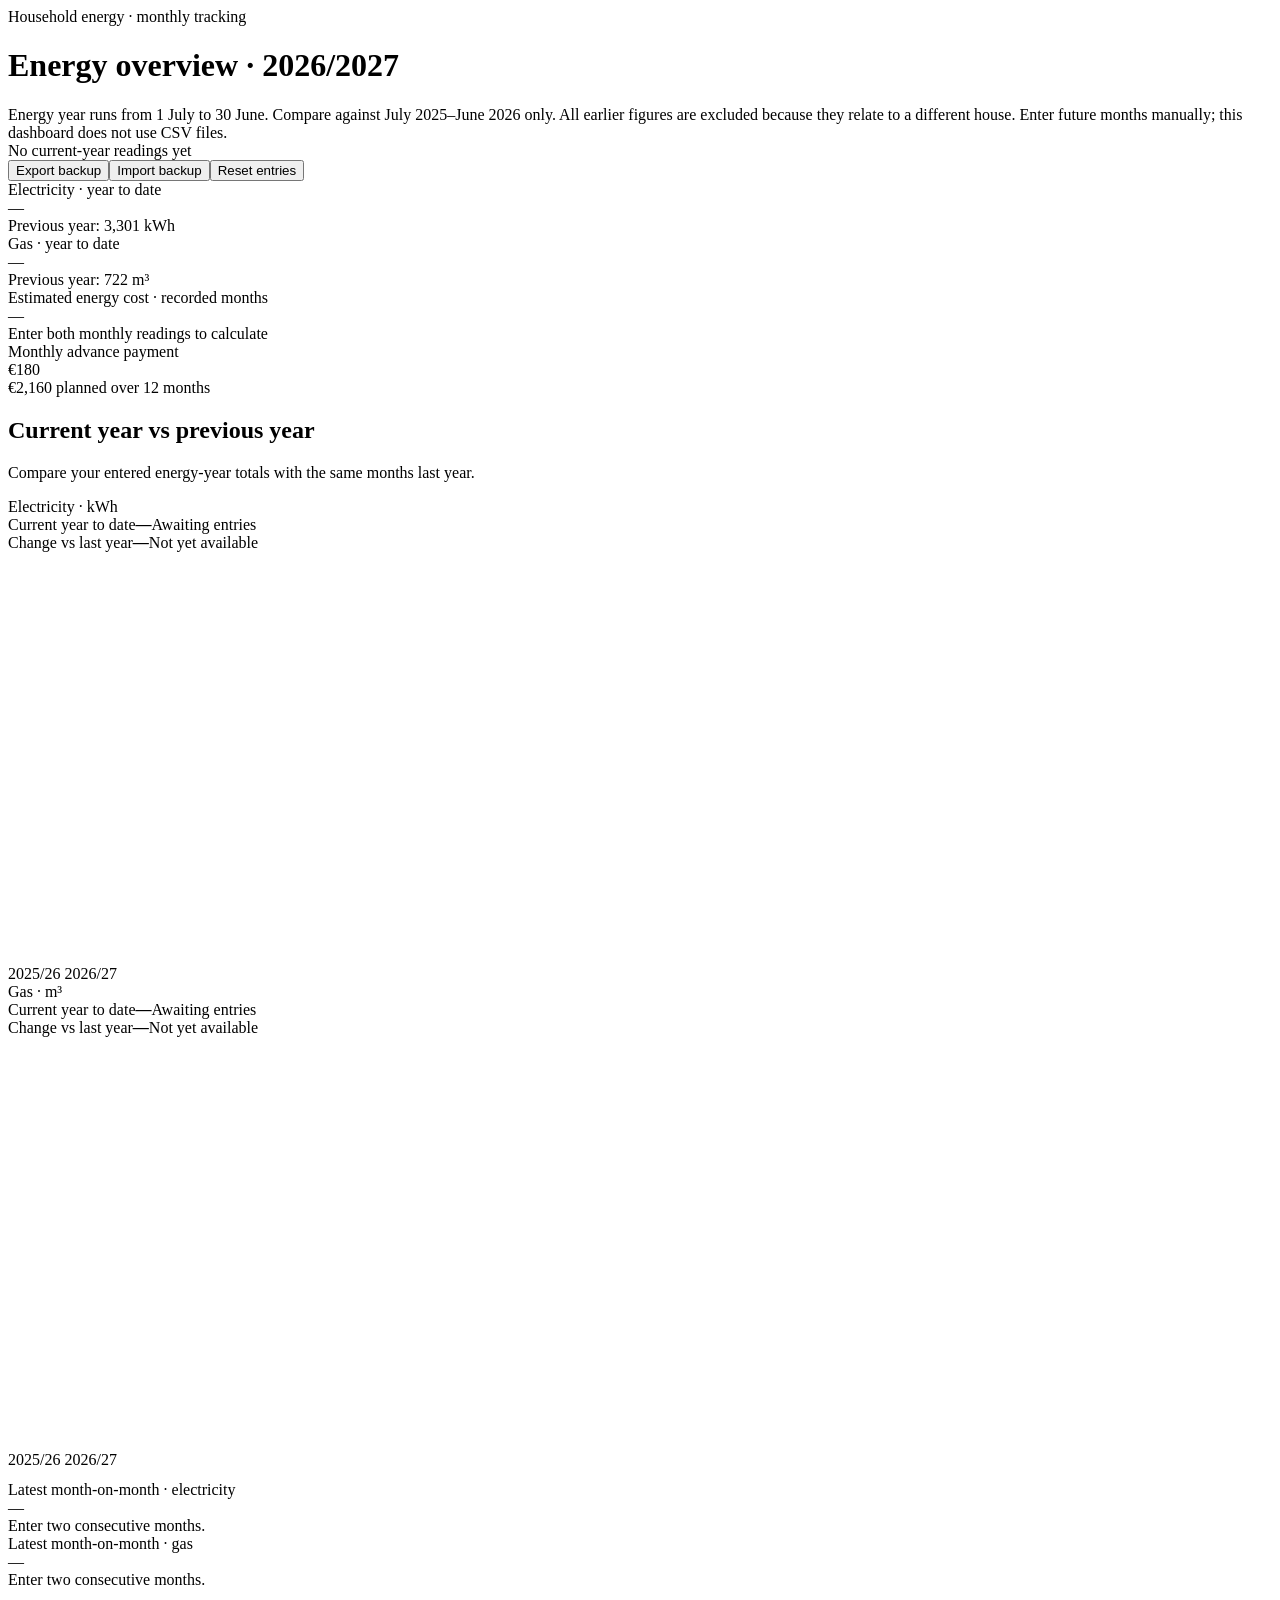
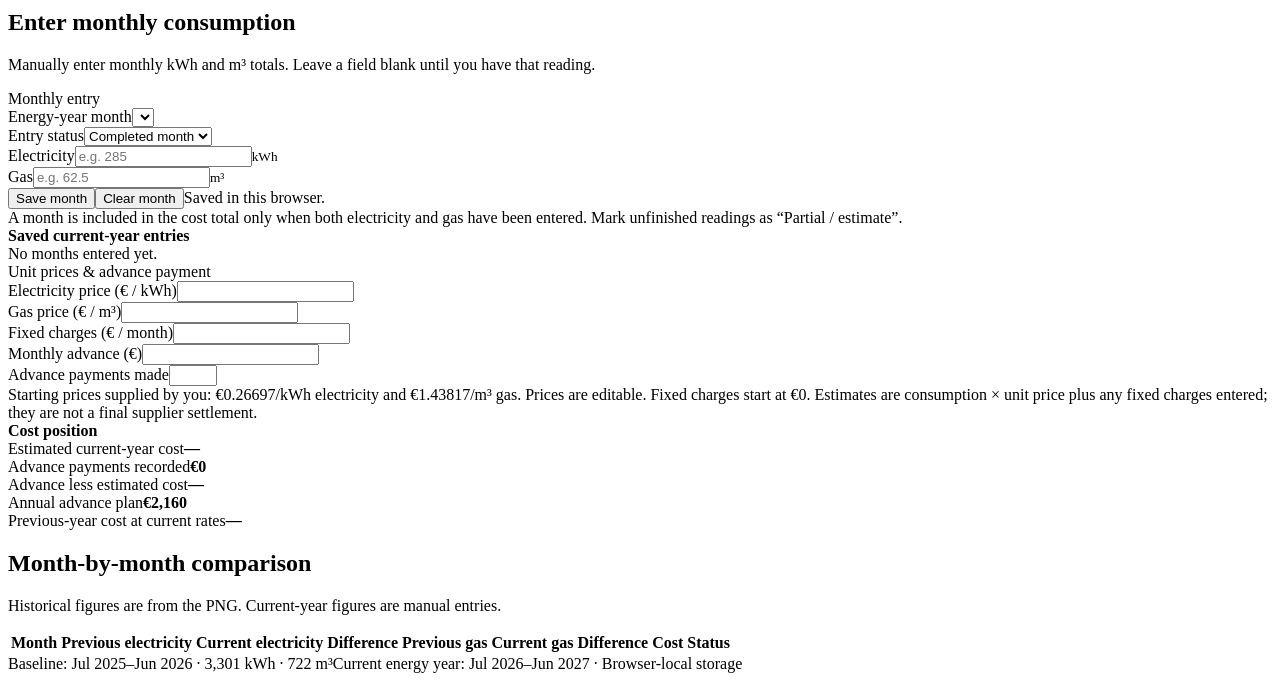
==== Energy use/index.html @ 62986cba "Add household energy dashboard" ====
<!doctype html><html lang="en"><head><meta charset="utf-8"><meta name="viewport" content="width=device-width,initial-scale=1"><title>Household Energy Dashboard</title><link rel="stylesheet" href="styles.css"></head><body><main class="wrap">
<header class="top"><div><div class="eyebrow">Household energy · monthly tracking</div><h1>Energy overview · 2026/2027</h1><div class="sub">Energy year runs from 1 July to 30 June. Compare against July 2025–June 2026 only. All earlier figures are excluded because they relate to a different house. Enter future months manually; this dashboard does not use CSV files.</div></div><div><div class="status" id="status">No current-year readings yet</div><div class="actions"><button id="export">Export backup</button><button id="import">Import backup</button><button class="danger" id="reset">Reset entries</button><input id="file" type="file" accept="application/json" hidden></div></div></header>
<section class="grid kpis"><div class="card kpi"><div class="label">Electricity · year to date</div><div class="big" id="ekpi">—</div><div class="foot" id="efoot">Previous year: 3,301 kWh</div></div><div class="card kpi"><div class="label">Gas · year to date</div><div class="big" id="gkpi">—</div><div class="foot" id="gfoot">Previous year: 722 m³</div></div><div class="card kpi"><div class="label">Estimated energy cost · recorded months</div><div class="big" id="ckpi">—</div><div class="foot" id="cfoot">Enter both monthly readings to calculate</div></div><div class="card kpi"><div class="label">Monthly advance payment</div><div class="big" id="akpi">€180</div><div class="foot" id="afoot">€2,160 planned over 12 months</div></div></section>
<div class="section"><h2>Current year vs previous year</h2><p>Compare your entered energy-year totals with the same months last year.</p></div><section class="grid two"><div class="card"><div class="tag">Electricity · kWh</div><div class="compare"><div><span class="foot">Current year to date</span><strong id="eytd">—</strong><span class="foot" id="eytdsub">Awaiting entries</span></div><div><span class="foot">Change vs last year</span><strong id="echg">—</strong><span class="foot" id="echgsub">Not yet available</span></div></div><svg id="echart" class="chart" viewBox="0 0 540 175"></svg><div class="legend"><i class="swatch"></i>2025/26 <i class="swatch new"></i>2026/27</div></div><div class="card"><div class="tag">Gas · m³</div><div class="compare"><div><span class="foot">Current year to date</span><strong id="gytd">—</strong><span class="foot" id="gytdsub">Awaiting entries</span></div><div><span class="foot">Change vs last year</span><strong id="gchg">—</strong><span class="foot" id="gchgsub">Not yet available</span></div></div><svg id="gchart" class="chart" viewBox="0 0 540 175"></svg><div class="legend"><i class="swatch"></i>2025/26 <i class="swatch new"></i>2026/27</div></div></section>
<section class="grid two" style="margin-top:12px"><div class="card"><div class="tag">Latest month-on-month · electricity</div><div class="big" id="emom">—</div><div class="foot" id="emomsub">Enter two consecutive months.</div></div><div class="card"><div class="tag">Latest month-on-month · gas</div><div class="big" id="gmom">—</div><div class="foot" id="gmomsub">Enter two consecutive months.</div></div></section>
<div class="section"><h2>Enter monthly consumption</h2><p>Manually enter monthly kWh and m³ totals. Leave a field blank until you have that reading.</p></div><section class="grid cols"><div class="card"><div class="tag">Monthly entry</div><div class="fieldgrid"><div class="field"><label for="month">Energy-year month</label><select id="month"></select></div><div class="field"><label for="quality">Entry status</label><select id="quality"><option value="complete">Completed month</option><option value="partial">Partial / estimate</option></select></div><div class="field"><label for="elec">Electricity</label><input id="elec" type="number" min="0" step="0.01" placeholder="e.g. 285"><small>kWh</small></div><div class="field"><label for="gas">Gas</label><input id="gas" type="number" min="0" step="0.001" placeholder="e.g. 62.5"><small>m³</small></div></div><div class="actions"><button class="primary" id="save">Save month</button><button id="clear">Clear month</button><span class="foot" id="feedback">Saved in this browser.</span></div><div class="note">A month is included in the cost total only when both electricity and gas have been entered. Mark unfinished readings as “Partial / estimate”.</div><div class="money"><b>Saved current-year entries</b><div id="saved" class="foot">No months entered yet.</div></div></div>
<div class="card"><div class="tag">Unit prices & advance payment</div><div class="fieldgrid"><div class="field"><label for="erate">Electricity price (€ / kWh)</label><input id="erate" type="number" min="0" step="0.00001"></div><div class="field"><label for="grate">Gas price (€ / m³)</label><input id="grate" type="number" min="0" step="0.00001"></div><div class="field"><label for="fixed">Fixed charges (€ / month)</label><input id="fixed" type="number" min="0" step="0.01"></div><div class="field"><label for="advance">Monthly advance (€)</label><input id="advance" type="number" min="0" step="0.01"></div><div class="field"><label for="paid">Advance payments made</label><input id="paid" type="number" min="0" max="12" step="1"></div></div><div class="foot">Starting prices supplied by you: €0.26697/kWh electricity and €1.43817/m³ gas. Prices are editable. Fixed charges start at €0. Estimates are consumption × unit price plus any fixed charges entered; they are not a final supplier settlement.</div><div class="money"><b>Cost position</b><div><span>Estimated current-year cost</span><b id="cytd">—</b></div><div><span>Advance payments recorded</span><b id="paidtotal">€0</b></div><div><span>Advance less estimated cost</span><b id="balance">—</b></div><div><span>Annual advance plan</span><b id="annual">€2,160</b></div><div><span>Previous-year cost at current rates</span><b id="prevCost">—</b></div></div></div></section>
<div class="section"><h2>Month-by-month comparison</h2><p>Historical figures are from the PNG. Current-year figures are manual entries.</p></div><div class="tablewrap"><table class="table"><thead><tr><th>Month</th><th>Previous electricity</th><th class="current">Current electricity</th><th>Difference</th><th>Previous gas</th><th class="current">Current gas</th><th>Difference</th><th class="current">Cost</th><th>Status</th></tr></thead><tbody id="rows"></tbody></table></div>
<footer class="footer"><span>Baseline: Jul 2025–Jun 2026 · 3,301 kWh · 722 m³</span><span>Current energy year: Jul 2026–Jun 2027 · Browser-local storage</span></footer></main>
<script src="app.js" defer></script></body></html>
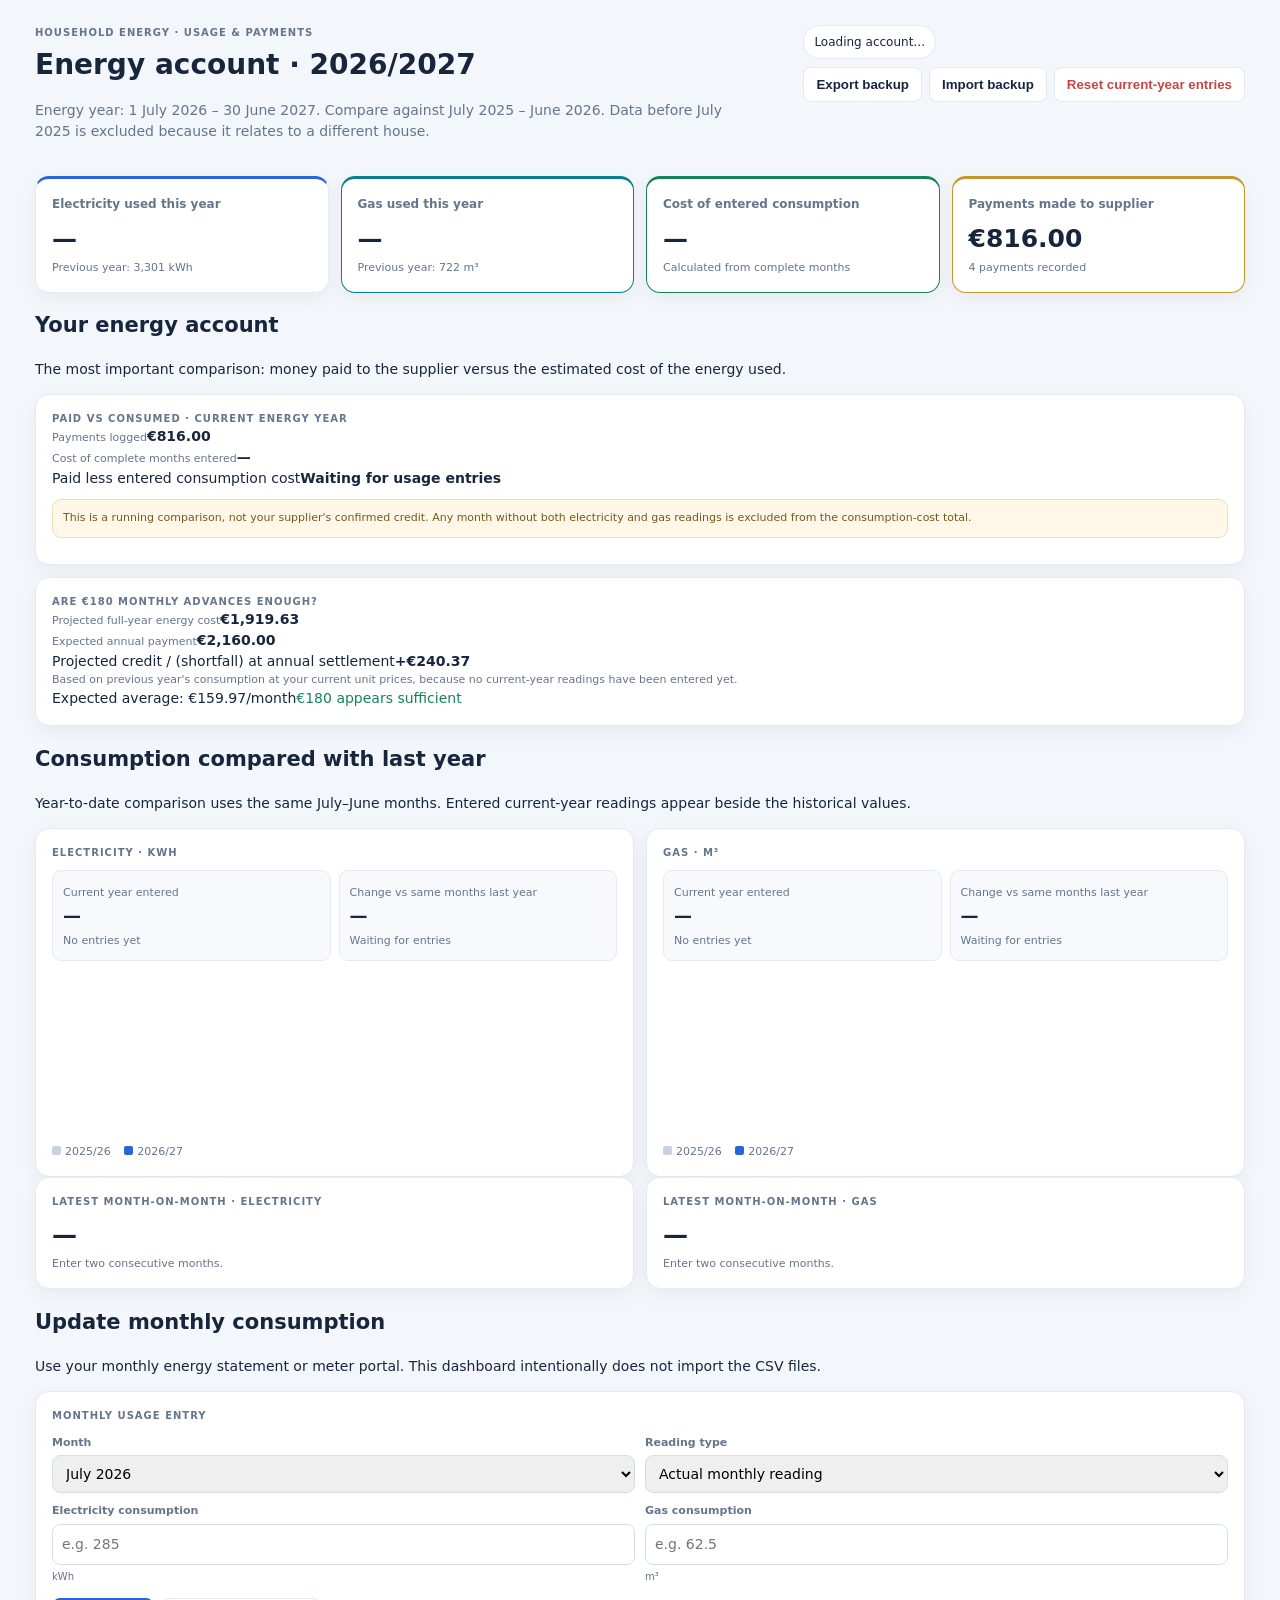
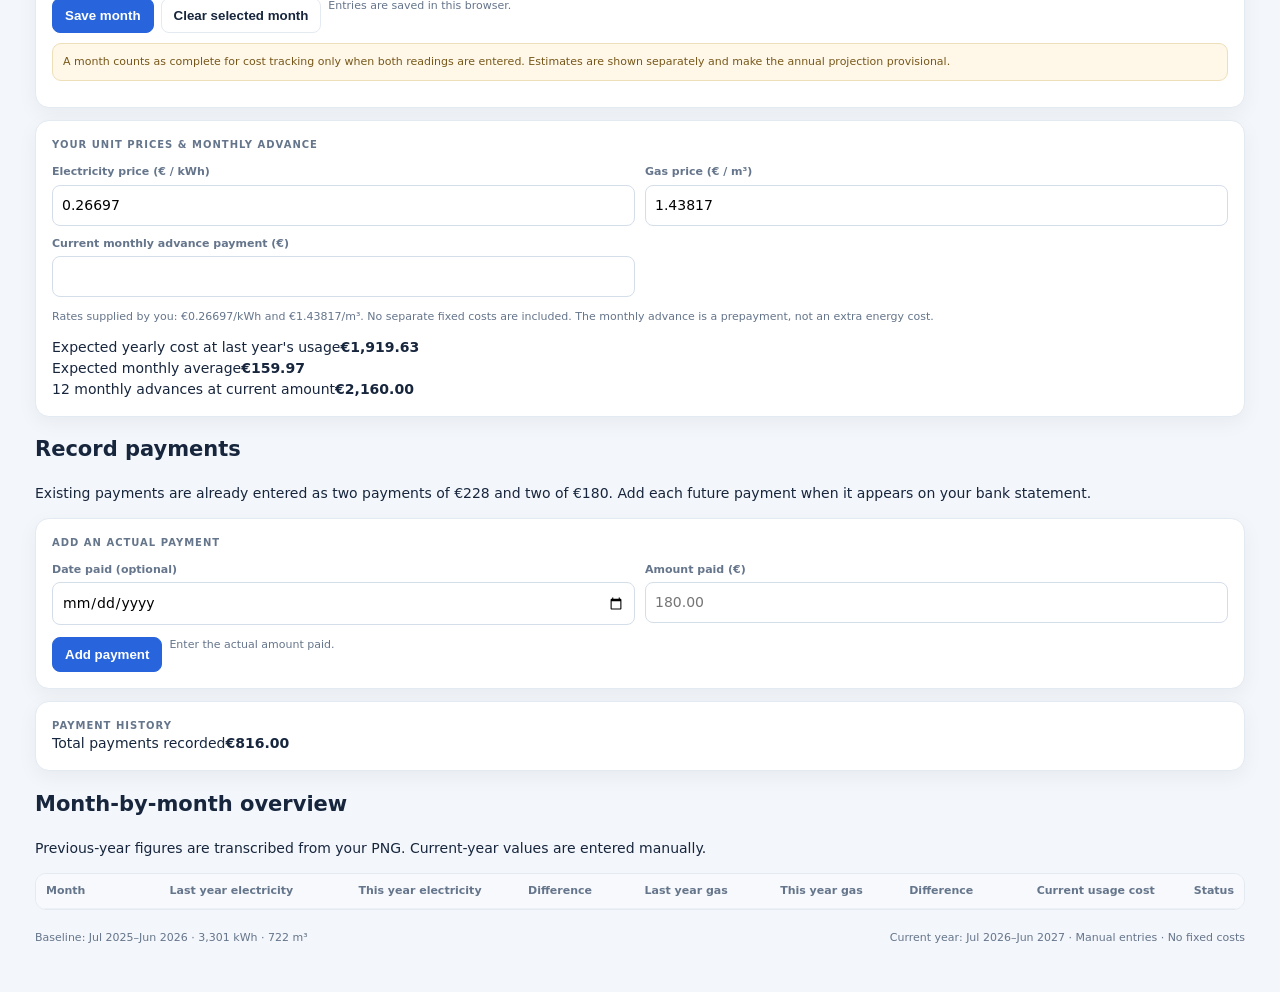
==== commit a991b118: "Improve energy account and payment tracking" ====
--- a/Energy use/index.html
+++ b/Energy use/index.html
@@ -1,10 +1,88 @@
-<!doctype html><html lang="en"><head><meta charset="utf-8"><meta name="viewport" content="width=device-width,initial-scale=1"><title>Household Energy Dashboard</title><link rel="stylesheet" href="styles.css"></head><body><main class="wrap">
-<header class="top"><div><div class="eyebrow">Household energy · monthly tracking</div><h1>Energy overview · 2026/2027</h1><div class="sub">Energy year runs from 1 July to 30 June. Compare against July 2025–June 2026 only. All earlier figures are excluded because they relate to a different house. Enter future months manually; this dashboard does not use CSV files.</div></div><div><div class="status" id="status">No current-year readings yet</div><div class="actions"><button id="export">Export backup</button><button id="import">Import backup</button><button class="danger" id="reset">Reset entries</button><input id="file" type="file" accept="application/json" hidden></div></div></header>
-<section class="grid kpis"><div class="card kpi"><div class="label">Electricity · year to date</div><div class="big" id="ekpi">—</div><div class="foot" id="efoot">Previous year: 3,301 kWh</div></div><div class="card kpi"><div class="label">Gas · year to date</div><div class="big" id="gkpi">—</div><div class="foot" id="gfoot">Previous year: 722 m³</div></div><div class="card kpi"><div class="label">Estimated energy cost · recorded months</div><div class="big" id="ckpi">—</div><div class="foot" id="cfoot">Enter both monthly readings to calculate</div></div><div class="card kpi"><div class="label">Monthly advance payment</div><div class="big" id="akpi">€180</div><div class="foot" id="afoot">€2,160 planned over 12 months</div></div></section>
-<div class="section"><h2>Current year vs previous year</h2><p>Compare your entered energy-year totals with the same months last year.</p></div><section class="grid two"><div class="card"><div class="tag">Electricity · kWh</div><div class="compare"><div><span class="foot">Current year to date</span><strong id="eytd">—</strong><span class="foot" id="eytdsub">Awaiting entries</span></div><div><span class="foot">Change vs last year</span><strong id="echg">—</strong><span class="foot" id="echgsub">Not yet available</span></div></div><svg id="echart" class="chart" viewBox="0 0 540 175"></svg><div class="legend"><i class="swatch"></i>2025/26 <i class="swatch new"></i>2026/27</div></div><div class="card"><div class="tag">Gas · m³</div><div class="compare"><div><span class="foot">Current year to date</span><strong id="gytd">—</strong><span class="foot" id="gytdsub">Awaiting entries</span></div><div><span class="foot">Change vs last year</span><strong id="gchg">—</strong><span class="foot" id="gchgsub">Not yet available</span></div></div><svg id="gchart" class="chart" viewBox="0 0 540 175"></svg><div class="legend"><i class="swatch"></i>2025/26 <i class="swatch new"></i>2026/27</div></div></section>
-<section class="grid two" style="margin-top:12px"><div class="card"><div class="tag">Latest month-on-month · electricity</div><div class="big" id="emom">—</div><div class="foot" id="emomsub">Enter two consecutive months.</div></div><div class="card"><div class="tag">Latest month-on-month · gas</div><div class="big" id="gmom">—</div><div class="foot" id="gmomsub">Enter two consecutive months.</div></div></section>
-<div class="section"><h2>Enter monthly consumption</h2><p>Manually enter monthly kWh and m³ totals. Leave a field blank until you have that reading.</p></div><section class="grid cols"><div class="card"><div class="tag">Monthly entry</div><div class="fieldgrid"><div class="field"><label for="month">Energy-year month</label><select id="month"></select></div><div class="field"><label for="quality">Entry status</label><select id="quality"><option value="complete">Completed month</option><option value="partial">Partial / estimate</option></select></div><div class="field"><label for="elec">Electricity</label><input id="elec" type="number" min="0" step="0.01" placeholder="e.g. 285"><small>kWh</small></div><div class="field"><label for="gas">Gas</label><input id="gas" type="number" min="0" step="0.001" placeholder="e.g. 62.5"><small>m³</small></div></div><div class="actions"><button class="primary" id="save">Save month</button><button id="clear">Clear month</button><span class="foot" id="feedback">Saved in this browser.</span></div><div class="note">A month is included in the cost total only when both electricity and gas have been entered. Mark unfinished readings as “Partial / estimate”.</div><div class="money"><b>Saved current-year entries</b><div id="saved" class="foot">No months entered yet.</div></div></div>
-<div class="card"><div class="tag">Unit prices & advance payment</div><div class="fieldgrid"><div class="field"><label for="erate">Electricity price (€ / kWh)</label><input id="erate" type="number" min="0" step="0.00001"></div><div class="field"><label for="grate">Gas price (€ / m³)</label><input id="grate" type="number" min="0" step="0.00001"></div><div class="field"><label for="fixed">Fixed charges (€ / month)</label><input id="fixed" type="number" min="0" step="0.01"></div><div class="field"><label for="advance">Monthly advance (€)</label><input id="advance" type="number" min="0" step="0.01"></div><div class="field"><label for="paid">Advance payments made</label><input id="paid" type="number" min="0" max="12" step="1"></div></div><div class="foot">Starting prices supplied by you: €0.26697/kWh electricity and €1.43817/m³ gas. Prices are editable. Fixed charges start at €0. Estimates are consumption × unit price plus any fixed charges entered; they are not a final supplier settlement.</div><div class="money"><b>Cost position</b><div><span>Estimated current-year cost</span><b id="cytd">—</b></div><div><span>Advance payments recorded</span><b id="paidtotal">€0</b></div><div><span>Advance less estimated cost</span><b id="balance">—</b></div><div><span>Annual advance plan</span><b id="annual">€2,160</b></div><div><span>Previous-year cost at current rates</span><b id="prevCost">—</b></div></div></div></section>
-<div class="section"><h2>Month-by-month comparison</h2><p>Historical figures are from the PNG. Current-year figures are manual entries.</p></div><div class="tablewrap"><table class="table"><thead><tr><th>Month</th><th>Previous electricity</th><th class="current">Current electricity</th><th>Difference</th><th>Previous gas</th><th class="current">Current gas</th><th>Difference</th><th class="current">Cost</th><th>Status</th></tr></thead><tbody id="rows"></tbody></table></div>
-<footer class="footer"><span>Baseline: Jul 2025–Jun 2026 · 3,301 kWh · 722 m³</span><span>Current energy year: Jul 2026–Jun 2027 · Browser-local storage</span></footer></main>
-<script src="app.js" defer></script></body></html>+<!doctype html>
+<html lang="en">
+<head>
+<meta charset="utf-8"><meta name="viewport" content="width=device-width,initial-scale=1">
+<title>Household Energy Account</title><link rel="stylesheet" href="styles.css">
+</head>
+<body><main class="wrap">
+<header class="top">
+ <div><div class="eyebrow">Household energy · usage & payments</div><h1>Energy account · 2026/2027</h1>
+ <p class="sub">Energy year: 1 July 2026 – 30 June 2027. Compare against July 2025 – June 2026. Data before July 2025 is excluded because it relates to a different house.</p></div>
+ <div class="top-actions"><span class="status" id="status">Loading account…</span><div class="actions"><button id="export">Export backup</button><button id="import">Import backup</button><button class="danger" id="reset">Reset current-year entries</button><input id="file" type="file" accept="application/json" hidden></div></div>
+</header>
+<section class="grid kpis">
+ <article class="card kpi"><div class="label">Electricity used this year</div><div class="big" id="ekpi">—</div><div class="foot" id="efoot">Previous year: 3,301 kWh</div></article>
+ <article class="card kpi gas"><div class="label">Gas used this year</div><div class="big" id="gkpi">—</div><div class="foot" id="gfoot">Previous year: 722 m³</div></article>
+ <article class="card kpi cost"><div class="label">Cost of entered consumption</div><div class="big" id="ckpi">—</div><div class="foot" id="cfoot">Calculated from complete months</div></article>
+ <article class="card kpi paid"><div class="label">Payments made to supplier</div><div class="big" id="pkpi">€816.00</div><div class="foot" id="pfoot">4 payments recorded</div></article>
+</section>
+<section class="section-head"><h2>Your energy account</h2><p>The most important comparison: money paid to the supplier versus the estimated cost of the energy used.</p></section>
+<section class="grid account-grid">
+ <article class="card account">
+  <div class="tag">Paid vs consumed · current energy year</div>
+  <div class="account-hero"><div><span class="foot">Payments logged</span><strong id="paidTotal">€816.00</strong></div><div><span class="foot">Cost of complete months entered</span><strong id="usageCost">—</strong></div></div>
+  <div class="balance-line"><span>Paid less entered consumption cost</span><strong id="balance">Waiting for usage entries</strong></div>
+  <p class="note">This is a running comparison, not your supplier's confirmed credit. Any month without both electricity and gas readings is excluded from the consumption-cost total.</p>
+ </article>
+ <article class="card forecast">
+  <div class="tag">Are €180 monthly advances enough?</div>
+  <div class="forecast-main"><div><span class="foot">Projected full-year energy cost</span><strong id="projected">€1,919.63</strong></div><div><span class="foot">Expected annual payment</span><strong id="annualAdvance">€2,160.00</strong></div></div>
+  <div class="balance-line"><span>Projected credit / (shortfall) at annual settlement</span><strong id="projectionBalance">+€240.37</strong></div>
+  <div class="foot" id="projectionBasis">Based on previous year's consumption at your current unit prices, because no current-year readings have been entered yet.</div>
+  <div class="meter"><span id="meterFill"></span></div>
+  <div class="smallrow"><span id="monthlyAverage">Expected average: €159.97/month</span><span id="paymentVerdict" class="good">€180 appears sufficient</span></div>
+ </article>
+</section>
+<section class="section-head"><h2>Consumption compared with last year</h2><p>Year-to-date comparison uses the same July–June months. Entered current-year readings appear beside the historical values.</p></section>
+<section class="grid two">
+ <article class="card"><div class="tag">Electricity · kWh</div><div class="compare"><div><span class="foot">Current year entered</span><strong id="eytd">—</strong><span class="foot" id="eytdsub">No entries yet</span></div><div><span class="foot">Change vs same months last year</span><strong id="echg">—</strong><span class="foot" id="echgsub">Waiting for entries</span></div></div><svg id="echart" class="chart" viewBox="0 0 540 175" role="img" aria-label="Electricity comparison by month"></svg><div class="legend"><i class="swatch old"></i>2025/26 <i class="swatch new"></i>2026/27</div></article>
+ <article class="card"><div class="tag">Gas · m³</div><div class="compare"><div><span class="foot">Current year entered</span><strong id="gytd">—</strong><span class="foot" id="gytdsub">No entries yet</span></div><div><span class="foot">Change vs same months last year</span><strong id="gchg">—</strong><span class="foot" id="gchgsub">Waiting for entries</span></div></div><svg id="gchart" class="chart" viewBox="0 0 540 175" role="img" aria-label="Gas comparison by month"></svg><div class="legend"><i class="swatch old"></i>2025/26 <i class="swatch new"></i>2026/27</div></article>
+</section>
+<section class="grid two mom-grid">
+ <article class="card"><div class="tag">Latest month-on-month · electricity</div><div class="big" id="emom">—</div><div class="foot" id="emomsub">Enter two consecutive months.</div></article>
+ <article class="card"><div class="tag">Latest month-on-month · gas</div><div class="big" id="gmom">—</div><div class="foot" id="gmomsub">Enter two consecutive months.</div></article>
+</section>
+<section class="section-head"><h2>Update monthly consumption</h2><p>Use your monthly energy statement or meter portal. This dashboard intentionally does not import the CSV files.</p></section>
+<section class="grid input-grid">
+ <article class="card">
+  <div class="tag">Monthly usage entry</div>
+  <div class="fieldgrid">
+   <div class="field"><label for="month">Month</label><select id="month"></select></div>
+   <div class="field"><label for="quality">Reading type</label><select id="quality"><option value="complete">Actual monthly reading</option><option value="estimate">Estimate / partial month</option></select></div>
+   <div class="field"><label for="elec">Electricity consumption</label><input id="elec" type="number" min="0" step="0.01" placeholder="e.g. 285"><small>kWh</small></div>
+   <div class="field"><label for="gas">Gas consumption</label><input id="gas" type="number" min="0" step="0.001" placeholder="e.g. 62.5"><small>m³</small></div>
+  </div>
+  <div class="actions"><button class="primary" id="save">Save month</button><button id="clear">Clear selected month</button><span class="foot" id="feedback">Entries are saved in this browser.</span></div>
+  <p class="note">A month counts as complete for cost tracking only when both readings are entered. Estimates are shown separately and make the annual projection provisional.</p>
+ </article>
+ <article class="card">
+  <div class="tag">Your unit prices & monthly advance</div>
+  <div class="fieldgrid">
+   <div class="field"><label for="erate">Electricity price (€ / kWh)</label><input id="erate" type="number" min="0" step="0.00001"></div>
+   <div class="field"><label for="grate">Gas price (€ / m³)</label><input id="grate" type="number" min="0" step="0.00001"></div>
+   <div class="field wide"><label for="advance">Current monthly advance payment (€)</label><input id="advance" type="number" min="0" step="0.01"></div>
+  </div>
+  <p class="foot">Rates supplied by you: €0.26697/kWh and €1.43817/m³. No separate fixed costs are included. The monthly advance is a prepayment, not an extra energy cost.</p>
+  <div class="mini-summary"><div><span>Expected yearly cost at last year's usage</span><b id="baselineCost">€1,919.63</b></div><div><span>Expected monthly average</span><b id="baselineMonthly">€159.97</b></div><div><span>12 monthly advances at current amount</span><b id="annualPlan">€2,160.00</b></div></div>
+ </article>
+</section>
+<section class="section-head"><h2>Record payments</h2><p>Existing payments are already entered as two payments of €228 and two of €180. Add each future payment when it appears on your bank statement.</p></section>
+<section class="grid payments-grid">
+ <article class="card">
+  <div class="tag">Add an actual payment</div>
+  <div class="fieldgrid">
+   <div class="field"><label for="paymentDate">Date paid (optional)</label><input id="paymentDate" type="date"></div>
+   <div class="field"><label for="paymentAmount">Amount paid (€)</label><input id="paymentAmount" type="number" min="0.01" step="0.01" placeholder="180.00"></div>
+  </div>
+  <div class="actions"><button class="primary" id="addPayment">Add payment</button><span id="paymentFeedback" class="foot">Enter the actual amount paid.</span></div>
+ </article>
+ <article class="card">
+  <div class="tag">Payment history</div>
+  <div id="paymentList" class="payment-list"></div>
+  <div class="payment-total"><span>Total payments recorded</span><strong id="paymentGrandTotal">€816.00</strong></div>
+ </article>
+</section>
+<section class="section-head"><h2>Month-by-month overview</h2><p>Previous-year figures are transcribed from your PNG. Current-year values are entered manually.</p></section>
+<div class="tablewrap"><table class="table"><thead><tr><th>Month</th><th>Last year electricity</th><th class="current">This year electricity</th><th>Difference</th><th>Last year gas</th><th class="current">This year gas</th><th>Difference</th><th class="current">Current usage cost</th><th>Status</th></tr></thead><tbody id="rows"></tbody></table></div>
+<footer class="footer"><span>Baseline: Jul 2025–Jun 2026 · 3,301 kWh · 722 m³</span><span>Current year: Jul 2026–Jun 2027 · Manual entries · No fixed costs</span></footer>
+</main><script src="app.js" defer></script></body></html>
--- a/Energy use/styles.css
+++ b/Energy use/styles.css
@@ -0,0 +1 @@
+:root{--bg:#f3f6fa;--card:#fff;--ink:#17263d;--muted:#65758b;--line:#e3eaf2;--blue:#2864dc;--teal:#087f8c;--green:#16845b;--red:#c34747}*{box-sizing:border-box}body{margin:0;background:var(--bg);color:var(--ink);font:14px/1.5 system-ui,"Segoe UI",sans-serif}.wrap{max-width:1250px;margin:auto;padding:25px 20px 45px}.top{display:flex;justify-content:space-between;gap:20px;align-items:start;margin-bottom:20px}h1{font-size:28px;margin:4px 0}.muted,.sub,.foot{color:var(--muted)}.sub{max-width:720px}.eyebrow,.tag{font-size:10px;text-transform:uppercase;letter-spacing:.1em;font-weight:800;color:var(--muted)}.status{font-size:12px;background:white;border:1px solid var(--line);padding:7px 10px;border-radius:30px;margin-bottom:8px;display:inline-block}.actions{display:flex;gap:7px;flex-wrap:wrap}button{border:1px solid var(--line);border-radius:8px;background:#fff;padding:9px 12px;font-weight:700;cursor:pointer;color:var(--ink)}button.primary{background:var(--blue);color:white;border-color:var(--blue)}button.danger{color:var(--red)}.grid{display:grid;gap:12px}.kpis{grid-template-columns:repeat(4,1fr)}.card{background:var(--card);border:1px solid var(--line);border-radius:14px;padding:16px;box-shadow:0 6px 20px #18304c0d}.kpi{border-top:3px solid var(--blue)}.kpi:nth-child(2){border-color:var(--teal)}.kpi:nth-child(3){border-color:var(--green)}.kpi:nth-child(4){border-color:#c8972b}.label{font-size:12px;color:var(--muted);font-weight:700}.big{font-size:25px;font-weight:800;margin:7px 0 2px}.foot{font-size:11px}.section{margin:22px 0 9px}.section h2{font-size:17px;margin:0}.section p{font-size:12px;color:var(--muted);margin:2px 0}.two{grid-template-columns:1fr 1fr}.cols{grid-template-columns:1.1fr .9fr;align-items:start}.fieldgrid{display:grid;grid-template-columns:1fr 1fr;gap:10px;margin:12px 0}.field label{display:block;color:var(--muted);font-size:11px;font-weight:750;margin-bottom:4px}.field input,.field select{width:100%;padding:9px;border:1px solid #d4deea;border-radius:8px;font:inherit}.field small{font-size:10px;color:var(--muted)}.note{font-size:11px;color:#775719;background:#fff8e9;border:1px solid #efdfb9;padding:10px;border-radius:9px;margin:10px 0}.compare{display:grid;grid-template-columns:1fr 1fr;gap:8px;margin-top:10px}.compare>div{background:#f7f9fc;border:1px solid var(--line);padding:10px;border-radius:9px}.compare strong{display:block;font-size:18px}.chart{width:100%;height:175px;display:block;margin-top:8px}.legend{font-size:11px;color:var(--muted)}.swatch{display:inline-block;width:9px;height:9px;border-radius:2px;margin:0 4px 0 10px;background:#c7d1df}.swatch:first-child{margin-left:0}.swatch.new{background:var(--blue)}.good{color:var(--green)}.bad{color:var(--red)}.tablewrap{overflow:auto;border:1px solid var(--line);border-radius:11px;background:white}.table{border-collapse:collapse;width:100%;min-width:820px;font-variant-numeric:tabular-nums}.table th,.table td{padding:9px 10px;border-bottom:1px solid #edf1f5;text-align:right;font-size:11px;white-space:nowrap}.table th{background:#f7f9fc;color:var(--muted);font-weight:800}.table td:first-child,.table th:first-child{text-align:left}.table tr:last-child td{border:0}.current{background:#f3f7ff}.pill{font-size:10px;border-radius:20px;padding:3px 7px;background:#edf1f6}.pill.done{background:#e4f5eb;color:#18744f}.pill.partial{background:#fff0d4;color:#8b600a}.money{border-top:1px solid var(--line);margin-top:10px;padding-top:8px}.money div{display:flex;justify-content:space-between;gap:8px;padding:7px 0;border-bottom:1px solid #eff2f6;font-size:11px}.money b{font-variant-numeric:tabular-nums}.footer{font-size:11px;color:var(--muted);display:flex;justify-content:space-between;gap:10px;flex-wrap:wrap;margin-top:20px}@media(max-width:850px){.kpis{grid-template-columns:1fr 1fr}.cols{grid-template-columns:1fr}.top{flex-direction:column}}@media(max-width:560px){.wrap{padding:15px 10px}.two{grid-template-columns:1fr}.fieldgrid{grid-template-columns:1fr}.big{font-size:22px}}
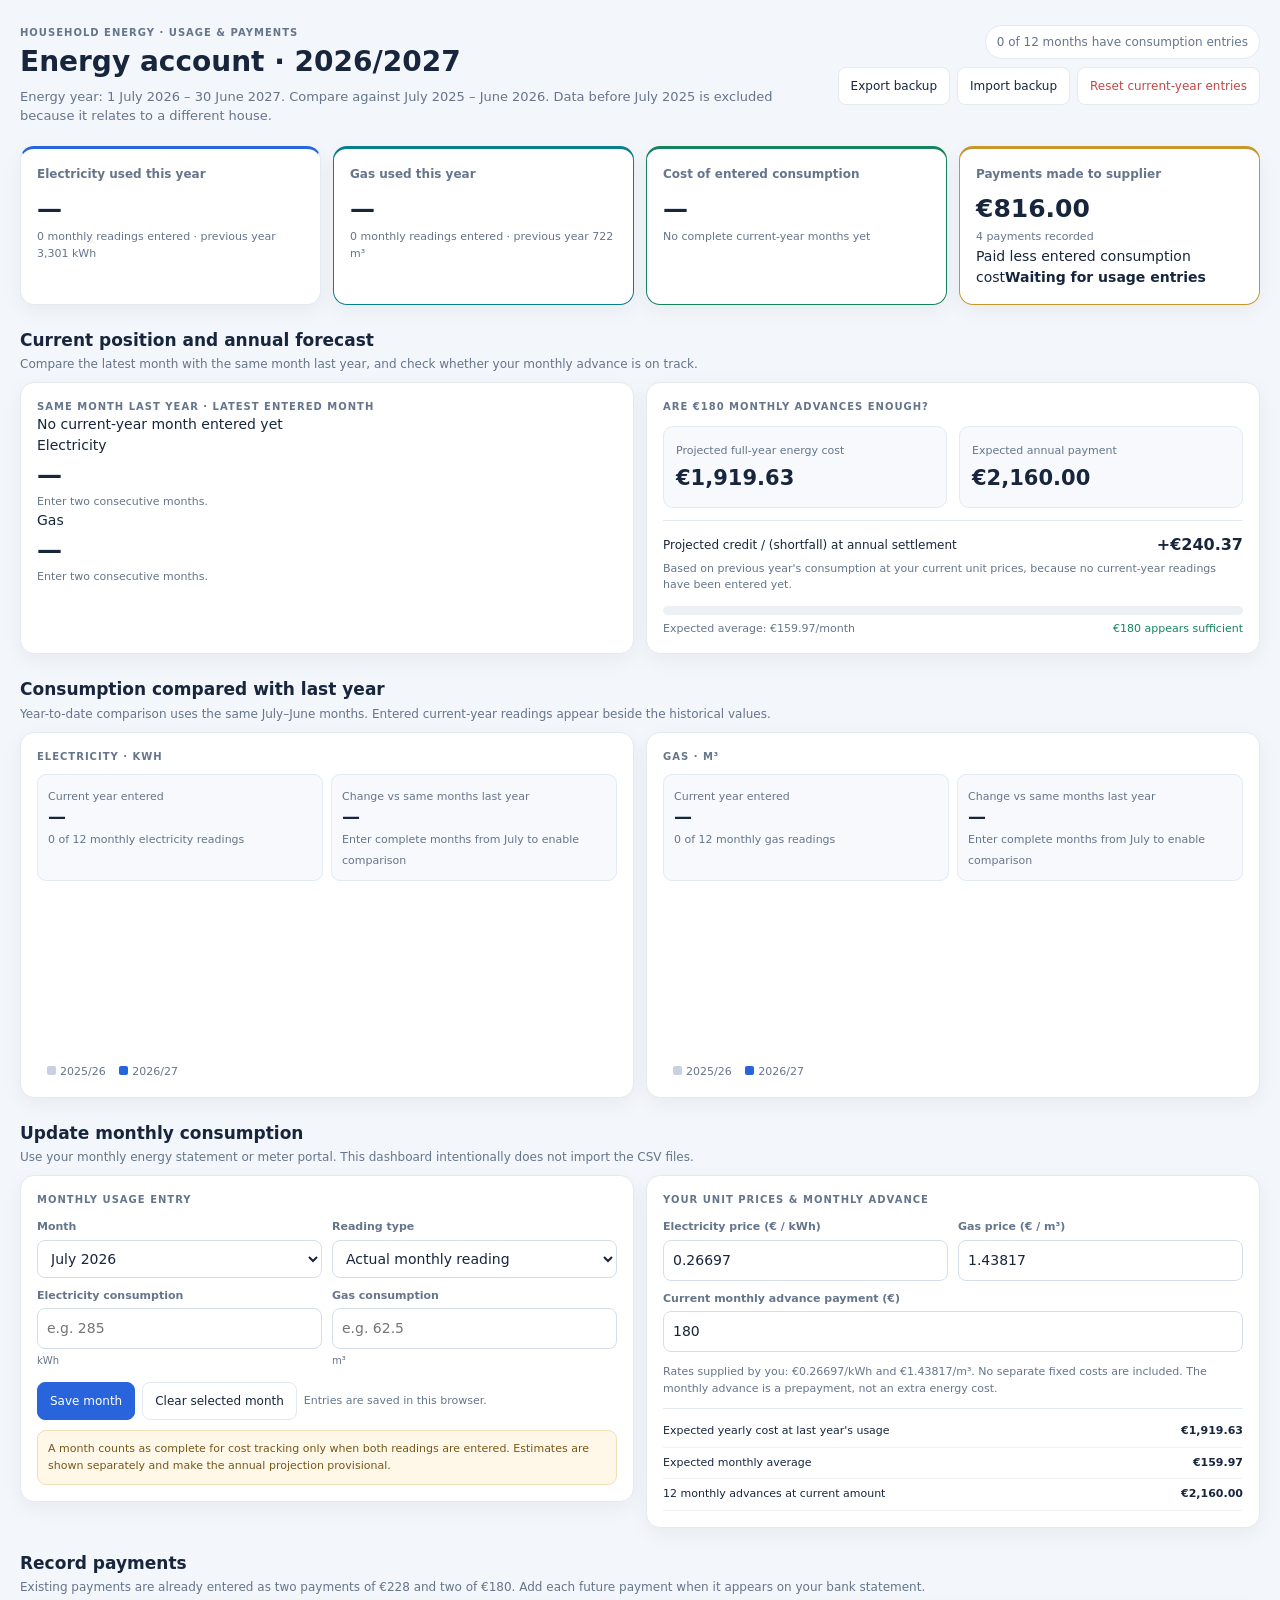
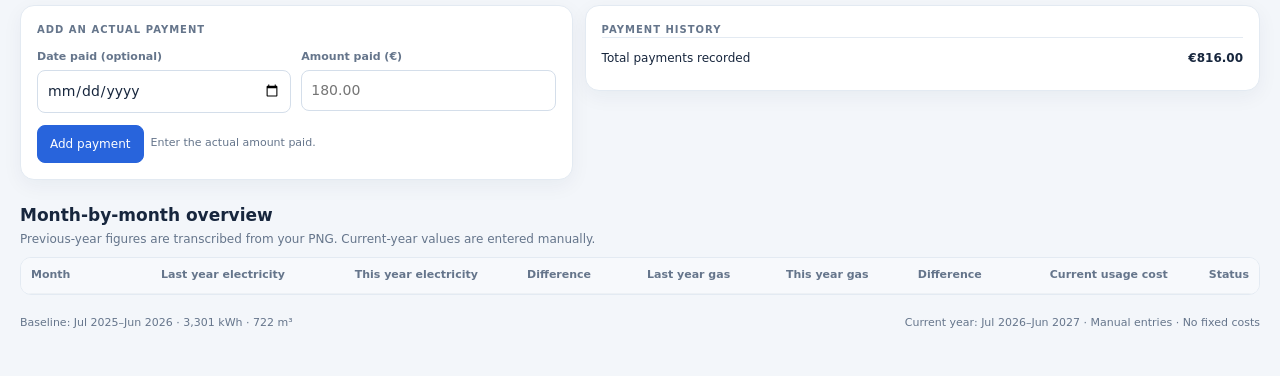
==== commit c43fe2a6: "Reposition payment balance and combine same-month comparison" ====
--- a/Energy use/index.html
+++ b/Energy use/index.html
@@ -14,15 +14,19 @@
  <article class="card kpi"><div class="label">Electricity used this year</div><div class="big" id="ekpi">—</div><div class="foot" id="efoot">Previous year: 3,301 kWh</div></article>
  <article class="card kpi gas"><div class="label">Gas used this year</div><div class="big" id="gkpi">—</div><div class="foot" id="gfoot">Previous year: 722 m³</div></article>
  <article class="card kpi cost"><div class="label">Cost of entered consumption</div><div class="big" id="ckpi">—</div><div class="foot" id="cfoot">Calculated from complete months</div></article>
- <article class="card kpi paid"><div class="label">Payments made to supplier</div><div class="big" id="pkpi">€816.00</div><div class="foot" id="pfoot">4 payments recorded</div></article>
+ <article class="card kpi paid"><div class="label">Payments made to supplier</div><div class="big" id="pkpi">€816.00</div><div class="foot" id="pfoot">4 payments recorded</div><div class="paid-balance"><span>Paid less entered consumption cost</span><strong id="balance">Waiting for usage entries</strong></div></article>
 </section>
-<section class="section-head"><h2>Your energy account</h2><p>The most important comparison: money paid to the supplier versus the estimated cost of the energy used.</p></section>
+<section class="section-head"><h2>Current position and annual forecast</h2><p>Compare the latest month with the same month last year, and check whether your monthly advance is on track.</p></section>
 <section class="grid account-grid">
- <article class="card account">
-  <div class="tag">Paid vs consumed · current energy year</div>
-  <div class="account-hero"><div><span class="foot">Payments logged</span><strong id="paidTotal">€816.00</strong></div><div><span class="foot">Cost of complete months entered</span><strong id="usageCost">—</strong></div></div>
-  <div class="balance-line"><span>Paid less entered consumption cost</span><strong id="balance">Waiting for usage entries</strong></div>
-  <p class="note">This is a running comparison, not your supplier's confirmed credit. Any month without both electricity and gas readings is excluded from the consumption-cost total.</p>
+ <article class="card monthly-compare">
+  <div class="tag">Same month last year · latest entered month</div>
+  <div class="compare-month" id="compareMonth">No current-year month entered yet</div>
+  <div class="yoy-row">
+   <div class="yoy-label">Electricity</div><div><strong id="emom">—</strong><div class="foot" id="emomsub">Enter a monthly electricity reading.</div></div>
+  </div>
+  <div class="yoy-row">
+   <div class="yoy-label">Gas</div><div><strong id="gmom">—</strong><div class="foot" id="gmomsub">Enter a monthly gas reading.</div></div>
+  </div>
  </article>
  <article class="card forecast">
   <div class="tag">Are €180 monthly advances enough?</div>
@@ -37,10 +41,6 @@
 <section class="grid two">
  <article class="card"><div class="tag">Electricity · kWh</div><div class="compare"><div><span class="foot">Current year entered</span><strong id="eytd">—</strong><span class="foot" id="eytdsub">No entries yet</span></div><div><span class="foot">Change vs same months last year</span><strong id="echg">—</strong><span class="foot" id="echgsub">Waiting for entries</span></div></div><svg id="echart" class="chart" viewBox="0 0 540 175" role="img" aria-label="Electricity comparison by month"></svg><div class="legend"><i class="swatch old"></i>2025/26 <i class="swatch new"></i>2026/27</div></article>
  <article class="card"><div class="tag">Gas · m³</div><div class="compare"><div><span class="foot">Current year entered</span><strong id="gytd">—</strong><span class="foot" id="gytdsub">No entries yet</span></div><div><span class="foot">Change vs same months last year</span><strong id="gchg">—</strong><span class="foot" id="gchgsub">Waiting for entries</span></div></div><svg id="gchart" class="chart" viewBox="0 0 540 175" role="img" aria-label="Gas comparison by month"></svg><div class="legend"><i class="swatch old"></i>2025/26 <i class="swatch new"></i>2026/27</div></article>
-</section>
-<section class="grid two mom-grid">
- <article class="card"><div class="tag">Latest month-on-month · electricity</div><div class="big" id="emom">—</div><div class="foot" id="emomsub">Enter two consecutive months.</div></article>
- <article class="card"><div class="tag">Latest month-on-month · gas</div><div class="big" id="gmom">—</div><div class="foot" id="gmomsub">Enter two consecutive months.</div></article>
 </section>
 <section class="section-head"><h2>Update monthly consumption</h2><p>Use your monthly energy statement or meter portal. This dashboard intentionally does not import the CSV files.</p></section>
 <section class="grid input-grid">
--- a/Energy use/styles.css
+++ b/Energy use/styles.css
@@ -1 +1 @@
-:root{--bg:#f3f6fa;--card:#fff;--ink:#17263d;--muted:#65758b;--line:#e3eaf2;--blue:#2864dc;--teal:#087f8c;--green:#16845b;--red:#c34747}*{box-sizing:border-box}body{margin:0;background:var(--bg);color:var(--ink);font:14px/1.5 system-ui,"Segoe UI",sans-serif}.wrap{max-width:1250px;margin:auto;padding:25px 20px 45px}.top{display:flex;justify-content:space-between;gap:20px;align-items:start;margin-bottom:20px}h1{font-size:28px;margin:4px 0}.muted,.sub,.foot{color:var(--muted)}.sub{max-width:720px}.eyebrow,.tag{font-size:10px;text-transform:uppercase;letter-spacing:.1em;font-weight:800;color:var(--muted)}.status{font-size:12px;background:white;border:1px solid var(--line);padding:7px 10px;border-radius:30px;margin-bottom:8px;display:inline-block}.actions{display:flex;gap:7px;flex-wrap:wrap}button{border:1px solid var(--line);border-radius:8px;background:#fff;padding:9px 12px;font-weight:700;cursor:pointer;color:var(--ink)}button.primary{background:var(--blue);color:white;border-color:var(--blue)}button.danger{color:var(--red)}.grid{display:grid;gap:12px}.kpis{grid-template-columns:repeat(4,1fr)}.card{background:var(--card);border:1px solid var(--line);border-radius:14px;padding:16px;box-shadow:0 6px 20px #18304c0d}.kpi{border-top:3px solid var(--blue)}.kpi:nth-child(2){border-color:var(--teal)}.kpi:nth-child(3){border-color:var(--green)}.kpi:nth-child(4){border-color:#c8972b}.label{font-size:12px;color:var(--muted);font-weight:700}.big{font-size:25px;font-weight:800;margin:7px 0 2px}.foot{font-size:11px}.section{margin:22px 0 9px}.section h2{font-size:17px;margin:0}.section p{font-size:12px;color:var(--muted);margin:2px 0}.two{grid-template-columns:1fr 1fr}.cols{grid-template-columns:1.1fr .9fr;align-items:start}.fieldgrid{display:grid;grid-template-columns:1fr 1fr;gap:10px;margin:12px 0}.field label{display:block;color:var(--muted);font-size:11px;font-weight:750;margin-bottom:4px}.field input,.field select{width:100%;padding:9px;border:1px solid #d4deea;border-radius:8px;font:inherit}.field small{font-size:10px;color:var(--muted)}.note{font-size:11px;color:#775719;background:#fff8e9;border:1px solid #efdfb9;padding:10px;border-radius:9px;margin:10px 0}.compare{display:grid;grid-template-columns:1fr 1fr;gap:8px;margin-top:10px}.compare>div{background:#f7f9fc;border:1px solid var(--line);padding:10px;border-radius:9px}.compare strong{display:block;font-size:18px}.chart{width:100%;height:175px;display:block;margin-top:8px}.legend{font-size:11px;color:var(--muted)}.swatch{display:inline-block;width:9px;height:9px;border-radius:2px;margin:0 4px 0 10px;background:#c7d1df}.swatch:first-child{margin-left:0}.swatch.new{background:var(--blue)}.good{color:var(--green)}.bad{color:var(--red)}.tablewrap{overflow:auto;border:1px solid var(--line);border-radius:11px;background:white}.table{border-collapse:collapse;width:100%;min-width:820px;font-variant-numeric:tabular-nums}.table th,.table td{padding:9px 10px;border-bottom:1px solid #edf1f5;text-align:right;font-size:11px;white-space:nowrap}.table th{background:#f7f9fc;color:var(--muted);font-weight:800}.table td:first-child,.table th:first-child{text-align:left}.table tr:last-child td{border:0}.current{background:#f3f7ff}.pill{font-size:10px;border-radius:20px;padding:3px 7px;background:#edf1f6}.pill.done{background:#e4f5eb;color:#18744f}.pill.partial{background:#fff0d4;color:#8b600a}.money{border-top:1px solid var(--line);margin-top:10px;padding-top:8px}.money div{display:flex;justify-content:space-between;gap:8px;padding:7px 0;border-bottom:1px solid #eff2f6;font-size:11px}.money b{font-variant-numeric:tabular-nums}.footer{font-size:11px;color:var(--muted);display:flex;justify-content:space-between;gap:10px;flex-wrap:wrap;margin-top:20px}@media(max-width:850px){.kpis{grid-template-columns:1fr 1fr}.cols{grid-template-columns:1fr}.top{flex-direction:column}}@media(max-width:560px){.wrap{padding:15px 10px}.two{grid-template-columns:1fr}.fieldgrid{grid-template-columns:1fr}.big{font-size:22px}}+:root{--bg:#f3f6fa;--card:#fff;--ink:#17263d;--muted:#65758b;--line:#e3eaf2;--blue:#2864dc;--teal:#087f8c;--green:#16845b;--red:#c34747;--amber:#a66b10}*{box-sizing:border-box}body{margin:0;background:var(--bg);color:var(--ink);font:14px/1.5 system-ui,"Segoe UI",sans-serif}.wrap{max-width:1280px;margin:auto;padding:25px 20px 45px}.top{display:flex;justify-content:space-between;gap:22px;align-items:flex-start;margin-bottom:20px}.top-actions{min-width:300px;text-align:right}.eyebrow,.tag{font-size:10px;text-transform:uppercase;letter-spacing:.1em;font-weight:800;color:var(--muted)}h1{font-size:28px;line-height:1.2;margin:5px 0 8px}.sub{max-width:760px;color:var(--muted);font-size:13px;margin:0}.status{font-size:12px;background:#fff;border:1px solid var(--line);padding:7px 11px;border-radius:30px;margin-bottom:8px;display:inline-block;color:var(--muted)}.actions{display:flex;gap:7px;flex-wrap:wrap;align-items:center}button{border:1px solid var(--line);border-radius:8px;background:#fff;padding:9px 12px;font-weight:700;cursor:pointer;color:var(--ink);font:inherit;font-size:12px}button:hover{border-color:#b9c8dc}button.primary{background:var(--blue);color:#fff;border-color:var(--blue)}button.danger{color:var(--red)}button.remove-payment{padding:5px 8px;color:var(--red);font-size:10px}.grid{display:grid;gap:12px}.kpis{grid-template-columns:repeat(4,1fr)}.card{background:var(--card);border:1px solid var(--line);border-radius:14px;padding:16px;box-shadow:0 6px 20px #18304c0d;min-width:0}.kpi{border-top:3px solid var(--blue)}.kpi.gas{border-color:var(--teal)}.kpi.cost{border-color:var(--green)}.kpi.paid{border-color:#c8972b}.label{font-size:12px;color:var(--muted);font-weight:700}.big{font-size:25px;font-weight:800;margin:7px 0 2px}.foot{font-size:11px;color:var(--muted)}.section-head{margin:23px 0 9px}.section-head h2{font-size:17px;margin:0}.section-head p{font-size:12px;color:var(--muted);margin:2px 0}.account-grid{grid-template-columns:1fr 1fr}.account-hero,.forecast-main{display:grid;grid-template-columns:1fr 1fr;gap:12px;margin:12px 0}.account-hero>div,.forecast-main>div{background:#f7f9fc;border:1px solid var(--line);border-radius:10px;padding:12px}.account-hero strong,.forecast-main strong{display:block;font-size:21px;margin-top:3px;font-variant-numeric:tabular-nums}.balance-line{display:flex;justify-content:space-between;align-items:center;gap:10px;border-top:1px solid var(--line);padding:12px 0 4px;font-size:12px}.balance-line strong{font-size:16px;font-variant-numeric:tabular-nums;text-align:right}.note{font-size:11px;color:#775719;background:#fff8e9;border:1px solid #efdfb9;padding:10px;border-radius:9px;margin:10px 0 0}.meter{height:9px;border-radius:9px;background:#edf1f6;overflow:hidden;margin:12px 0 6px}.meter span{height:100%;width:0;background:var(--blue);display:block;border-radius:9px;transition:width .2s}.smallrow{display:flex;justify-content:space-between;gap:8px;font-size:11px;color:var(--muted)}.good{color:var(--green)!important}.bad{color:var(--red)!important}.two{grid-template-columns:1fr 1fr}.mom-grid{margin-top:12px}.compare{display:grid;grid-template-columns:1fr 1fr;gap:8px;margin-top:10px}.compare>div{background:#f7f9fc;border:1px solid var(--line);padding:10px;border-radius:9px;min-width:0}.compare strong{display:block;font-size:18px;line-height:1.25;overflow-wrap:anywhere}.chart{width:100%;height:175px;display:block;margin-top:8px}.legend{font-size:11px;color:var(--muted)}.swatch{display:inline-block;width:9px;height:9px;border-radius:2px;margin:0 4px 0 10px}.swatch.old{background:#c7d1df}.swatch.new{background:var(--blue)}.input-grid{grid-template-columns:1fr 1fr;align-items:start}.payments-grid{grid-template-columns:.9fr 1.1fr;align-items:start}.fieldgrid{display:grid;grid-template-columns:1fr 1fr;gap:10px;margin:12px 0}.field{min-width:0}.field label{display:block;color:var(--muted);font-size:11px;font-weight:750;margin-bottom:4px}.field input,.field select{width:100%;padding:9px;border:1px solid #d4deea;border-radius:8px;font:inherit;color:var(--ink);background:#fff}.field small{font-size:10px;color:var(--muted)}.field.wide{grid-column:1/-1}.mini-summary{border-top:1px solid var(--line);margin-top:10px;padding-top:7px}.mini-summary div,.payment-total{display:flex;justify-content:space-between;gap:8px;padding:7px 0;border-bottom:1px solid #eff2f6;font-size:11px}.mini-summary b,.payment-total strong{font-variant-numeric:tabular-nums}.payment-list{max-height:250px;overflow:auto}.payment-row{display:flex;justify-content:space-between;align-items:center;gap:10px;border-bottom:1px solid #eff2f6;padding:8px 0}.payment-row>div{display:flex;flex-direction:column;min-width:0}.payment-row b{font-size:13px}.payment-row span{font-size:10px;color:var(--muted)}.payment-total{border:0;border-top:1px solid var(--line);font-size:12px;padding-top:11px}.tablewrap{overflow:auto;border:1px solid var(--line);border-radius:11px;background:#fff}.table{border-collapse:collapse;width:100%;min-width:900px;font-variant-numeric:tabular-nums}.table th,.table td{padding:9px 10px;border-bottom:1px solid #edf1f5;text-align:right;font-size:11px;white-space:nowrap}.table th{background:#f7f9fc;color:var(--muted);font-weight:800}.table td:first-child,.table th:first-child{text-align:left}.table tr:last-child td{border:0}.current{background:#f3f7ff}.pill{font-style:normal;font-size:10px;border-radius:20px;padding:3px 7px;background:#edf1f6;white-space:nowrap}.pill.done{background:#e4f5eb;color:#18744f}.pill.partial{background:#fff0d4;color:#8b600a}.footer{font-size:11px;color:var(--muted);display:flex;justify-content:space-between;gap:10px;flex-wrap:wrap;margin-top:20px}@media(max-width:950px){.kpis{grid-template-columns:1fr 1fr}.top{flex-direction:column}.top-actions{text-align:left}.account-grid,.input-grid,.payments-grid{grid-template-columns:1fr}}@media(max-width:600px){.wrap{padding:15px 10px}.two{grid-template-columns:1fr}.fieldgrid{grid-template-columns:1fr}.account-hero,.forecast-main{grid-template-columns:1fr 1fr}.big{font-size:22px}.smallrow{flex-direction:column}.balance-line{align-items:flex-start;flex-direction:column}.balance-line strong{text-align:left}}
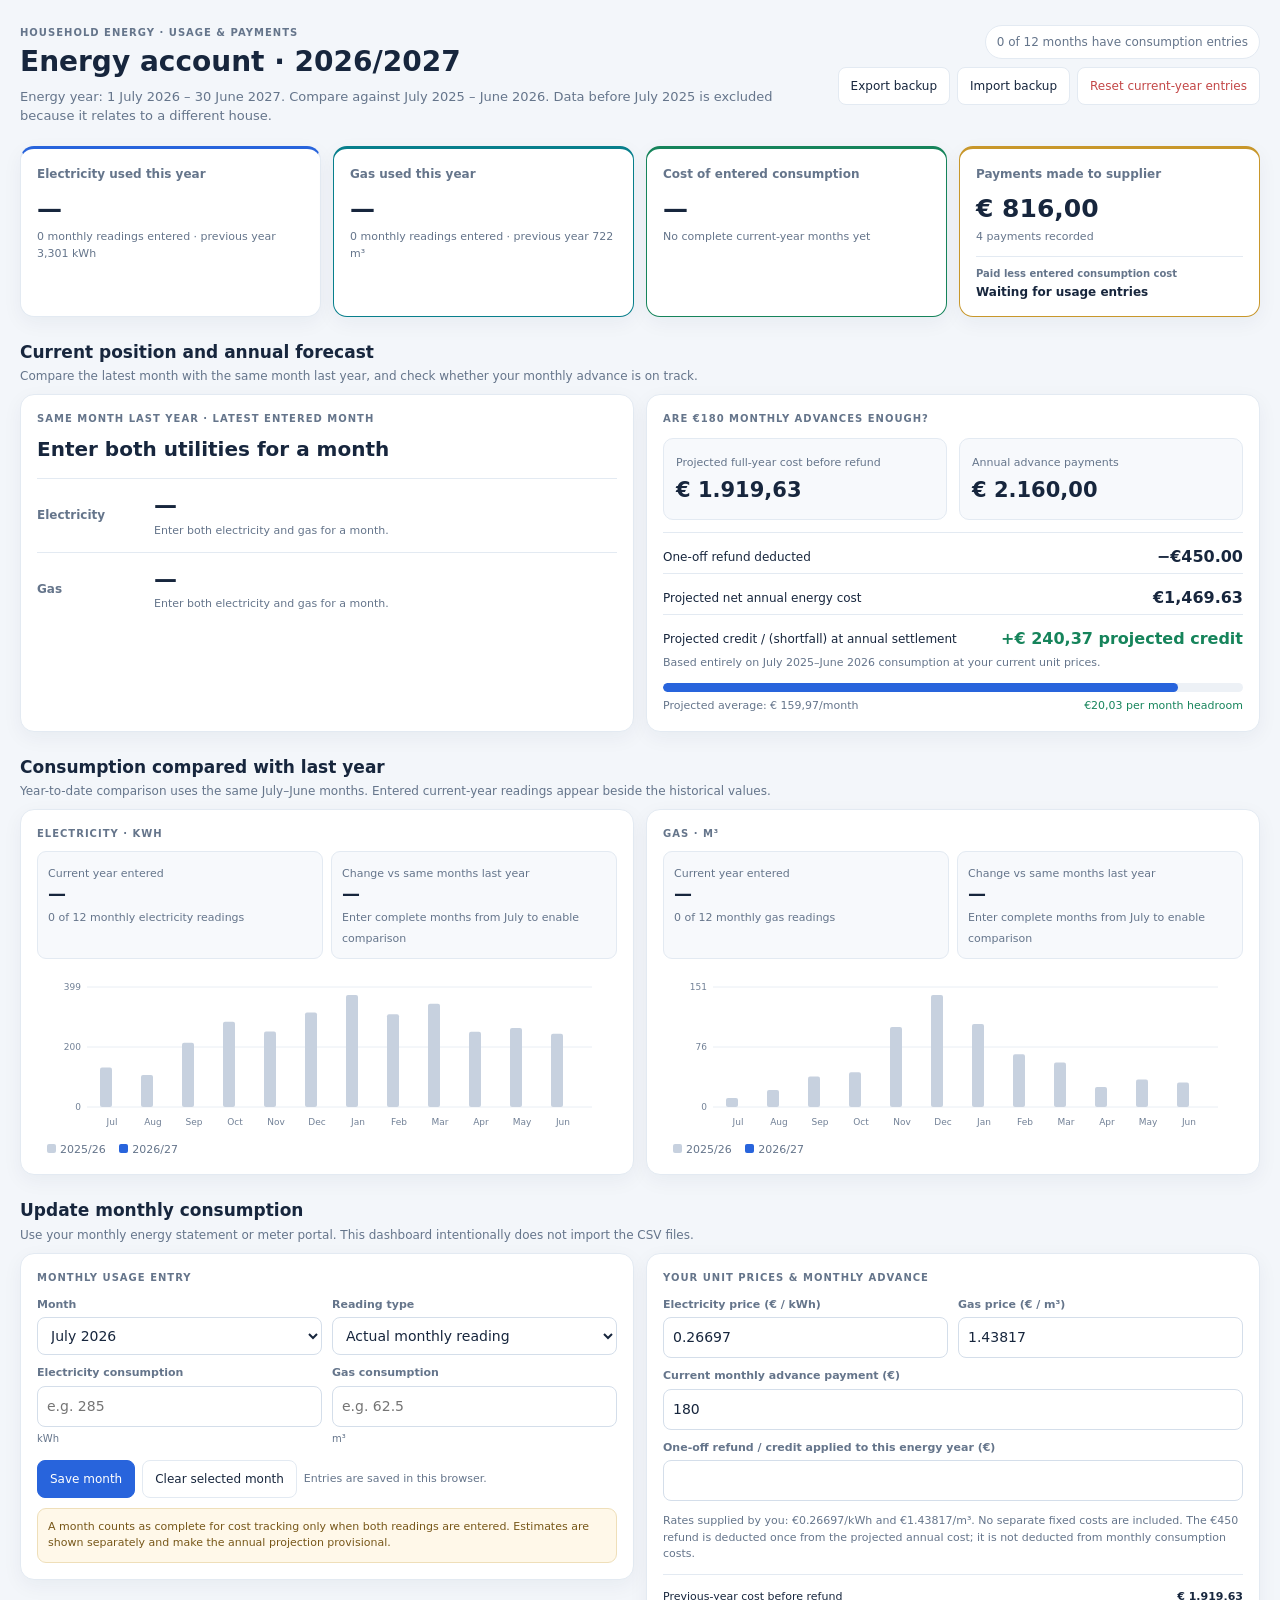
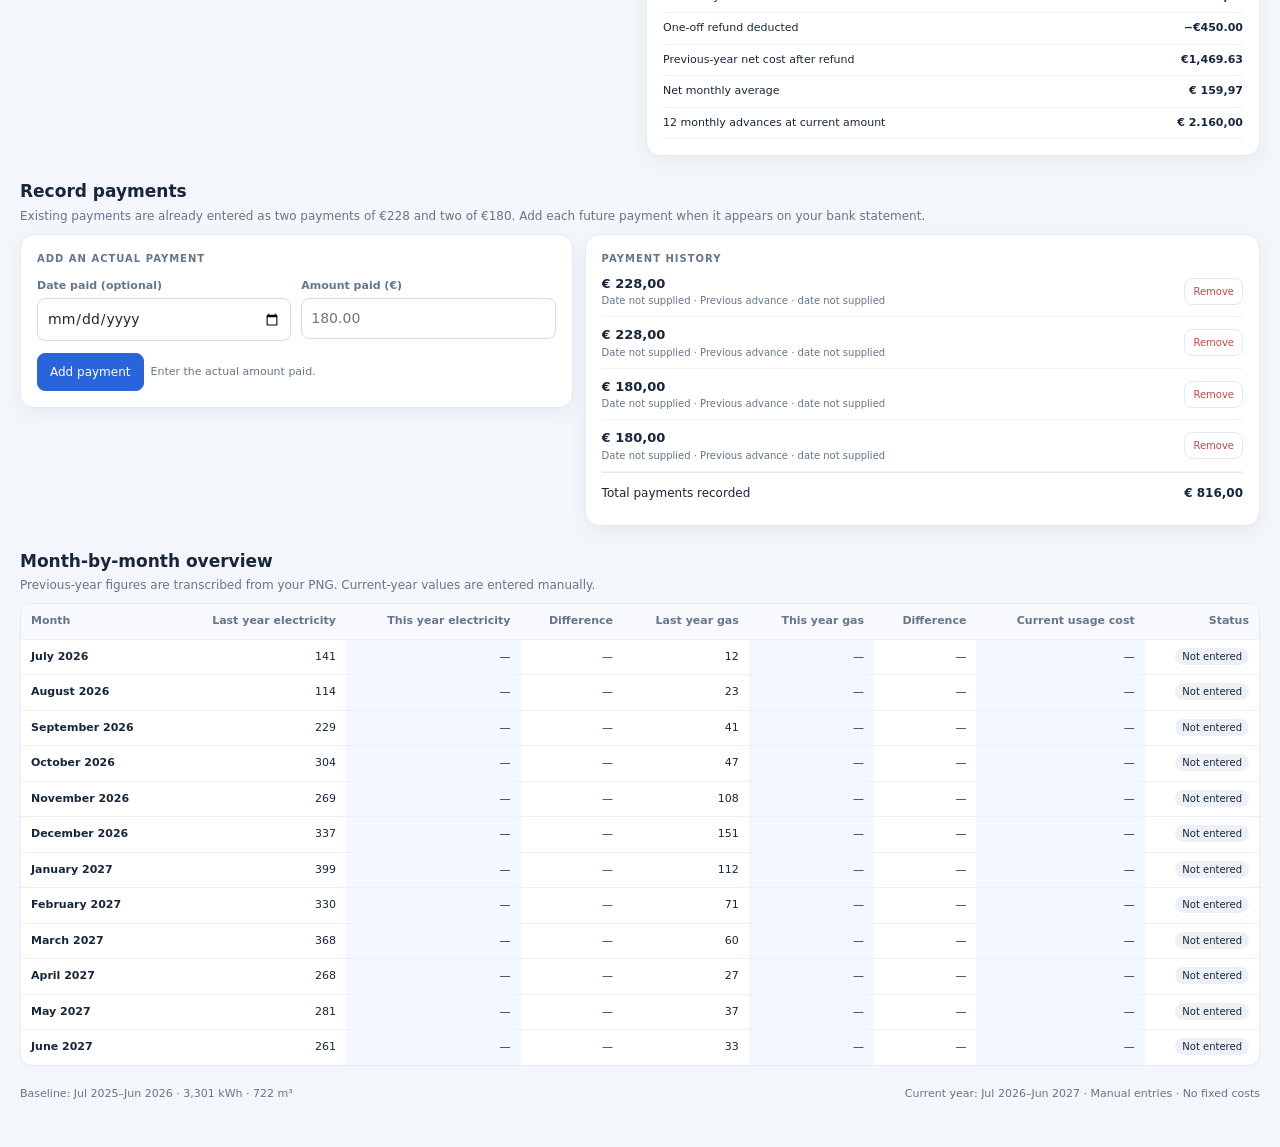
==== commit 04c079b5: "Show same-period KPI comparisons and one-off refund in annual forecast" ====
--- a/Energy use/index.html
+++ b/Energy use/index.html
@@ -30,8 +30,10 @@
  </article>
  <article class="card forecast">
   <div class="tag">Are €180 monthly advances enough?</div>
-  <div class="forecast-main"><div><span class="foot">Projected full-year energy cost</span><strong id="projected">€1,919.63</strong></div><div><span class="foot">Expected annual payment</span><strong id="annualAdvance">€2,160.00</strong></div></div>
-  <div class="balance-line"><span>Projected credit / (shortfall) at annual settlement</span><strong id="projectionBalance">+€240.37</strong></div>
+  <div class="forecast-main"><div><span class="foot">Projected full-year cost before refund</span><strong id="projected">€1,919.63</strong></div><div><span class="foot">Annual advance payments</span><strong id="annualAdvance">€2,160.00</strong></div></div>
+  <div class="balance-line"><span>One-off refund deducted</span><strong id="refundApplied">−€450.00</strong></div>
+  <div class="balance-line"><span>Projected net annual energy cost</span><strong id="projectedNetCost">€1,469.63</strong></div>
+  <div class="balance-line"><span>Projected credit / (shortfall) at annual settlement</span><strong id="projectionBalance">+€690.37</strong></div>
   <div class="foot" id="projectionBasis">Based on previous year's consumption at your current unit prices, because no current-year readings have been entered yet.</div>
   <div class="meter"><span id="meterFill"></span></div>
   <div class="smallrow"><span id="monthlyAverage">Expected average: €159.97/month</span><span id="paymentVerdict" class="good">€180 appears sufficient</span></div>
@@ -61,9 +63,10 @@
    <div class="field"><label for="erate">Electricity price (€ / kWh)</label><input id="erate" type="number" min="0" step="0.00001"></div>
    <div class="field"><label for="grate">Gas price (€ / m³)</label><input id="grate" type="number" min="0" step="0.00001"></div>
    <div class="field wide"><label for="advance">Current monthly advance payment (€)</label><input id="advance" type="number" min="0" step="0.01"></div>
+   <div class="field wide"><label for="refund">One-off refund / credit applied to this energy year (€)</label><input id="refund" type="number" min="0" step="0.01"></div>
   </div>
-  <p class="foot">Rates supplied by you: €0.26697/kWh and €1.43817/m³. No separate fixed costs are included. The monthly advance is a prepayment, not an extra energy cost.</p>
-  <div class="mini-summary"><div><span>Expected yearly cost at last year's usage</span><b id="baselineCost">€1,919.63</b></div><div><span>Expected monthly average</span><b id="baselineMonthly">€159.97</b></div><div><span>12 monthly advances at current amount</span><b id="annualPlan">€2,160.00</b></div></div>
+  <p class="foot">Rates supplied by you: €0.26697/kWh and €1.43817/m³. No separate fixed costs are included. The €450 refund is deducted once from the projected annual cost; it is not deducted from monthly consumption costs.</p>
+  <div class="mini-summary"><div><span>Previous-year cost before refund</span><b id="baselineCost">€1,919.63</b></div><div><span>One-off refund deducted</span><b id="baselineRefund">−€450.00</b></div><div><span>Previous-year net cost after refund</span><b id="baselineNetCost">€1,469.63</b></div><div><span>Net monthly average</span><b id="baselineMonthly">€122.47</b></div><div><span>12 monthly advances at current amount</span><b id="annualPlan">€2,160.00</b></div></div>
  </article>
 </section>
 <section class="section-head"><h2>Record payments</h2><p>Existing payments are already entered as two payments of €228 and two of €180. Add each future payment when it appears on your bank statement.</p></section>
--- a/Energy use/styles.css
+++ b/Energy use/styles.css
@@ -1 +1,4 @@
-:root{--bg:#f3f6fa;--card:#fff;--ink:#17263d;--muted:#65758b;--line:#e3eaf2;--blue:#2864dc;--teal:#087f8c;--green:#16845b;--red:#c34747;--amber:#a66b10}*{box-sizing:border-box}body{margin:0;background:var(--bg);color:var(--ink);font:14px/1.5 system-ui,"Segoe UI",sans-serif}.wrap{max-width:1280px;margin:auto;padding:25px 20px 45px}.top{display:flex;justify-content:space-between;gap:22px;align-items:flex-start;margin-bottom:20px}.top-actions{min-width:300px;text-align:right}.eyebrow,.tag{font-size:10px;text-transform:uppercase;letter-spacing:.1em;font-weight:800;color:var(--muted)}h1{font-size:28px;line-height:1.2;margin:5px 0 8px}.sub{max-width:760px;color:var(--muted);font-size:13px;margin:0}.status{font-size:12px;background:#fff;border:1px solid var(--line);padding:7px 11px;border-radius:30px;margin-bottom:8px;display:inline-block;color:var(--muted)}.actions{display:flex;gap:7px;flex-wrap:wrap;align-items:center}button{border:1px solid var(--line);border-radius:8px;background:#fff;padding:9px 12px;font-weight:700;cursor:pointer;color:var(--ink);font:inherit;font-size:12px}button:hover{border-color:#b9c8dc}button.primary{background:var(--blue);color:#fff;border-color:var(--blue)}button.danger{color:var(--red)}button.remove-payment{padding:5px 8px;color:var(--red);font-size:10px}.grid{display:grid;gap:12px}.kpis{grid-template-columns:repeat(4,1fr)}.card{background:var(--card);border:1px solid var(--line);border-radius:14px;padding:16px;box-shadow:0 6px 20px #18304c0d;min-width:0}.kpi{border-top:3px solid var(--blue)}.kpi.gas{border-color:var(--teal)}.kpi.cost{border-color:var(--green)}.kpi.paid{border-color:#c8972b}.label{font-size:12px;color:var(--muted);font-weight:700}.big{font-size:25px;font-weight:800;margin:7px 0 2px}.foot{font-size:11px;color:var(--muted)}.section-head{margin:23px 0 9px}.section-head h2{font-size:17px;margin:0}.section-head p{font-size:12px;color:var(--muted);margin:2px 0}.account-grid{grid-template-columns:1fr 1fr}.account-hero,.forecast-main{display:grid;grid-template-columns:1fr 1fr;gap:12px;margin:12px 0}.account-hero>div,.forecast-main>div{background:#f7f9fc;border:1px solid var(--line);border-radius:10px;padding:12px}.account-hero strong,.forecast-main strong{display:block;font-size:21px;margin-top:3px;font-variant-numeric:tabular-nums}.balance-line{display:flex;justify-content:space-between;align-items:center;gap:10px;border-top:1px solid var(--line);padding:12px 0 4px;font-size:12px}.balance-line strong{font-size:16px;font-variant-numeric:tabular-nums;text-align:right}.note{font-size:11px;color:#775719;background:#fff8e9;border:1px solid #efdfb9;padding:10px;border-radius:9px;margin:10px 0 0}.meter{height:9px;border-radius:9px;background:#edf1f6;overflow:hidden;margin:12px 0 6px}.meter span{height:100%;width:0;background:var(--blue);display:block;border-radius:9px;transition:width .2s}.smallrow{display:flex;justify-content:space-between;gap:8px;font-size:11px;color:var(--muted)}.good{color:var(--green)!important}.bad{color:var(--red)!important}.two{grid-template-columns:1fr 1fr}.mom-grid{margin-top:12px}.compare{display:grid;grid-template-columns:1fr 1fr;gap:8px;margin-top:10px}.compare>div{background:#f7f9fc;border:1px solid var(--line);padding:10px;border-radius:9px;min-width:0}.compare strong{display:block;font-size:18px;line-height:1.25;overflow-wrap:anywhere}.chart{width:100%;height:175px;display:block;margin-top:8px}.legend{font-size:11px;color:var(--muted)}.swatch{display:inline-block;width:9px;height:9px;border-radius:2px;margin:0 4px 0 10px}.swatch.old{background:#c7d1df}.swatch.new{background:var(--blue)}.input-grid{grid-template-columns:1fr 1fr;align-items:start}.payments-grid{grid-template-columns:.9fr 1.1fr;align-items:start}.fieldgrid{display:grid;grid-template-columns:1fr 1fr;gap:10px;margin:12px 0}.field{min-width:0}.field label{display:block;color:var(--muted);font-size:11px;font-weight:750;margin-bottom:4px}.field input,.field select{width:100%;padding:9px;border:1px solid #d4deea;border-radius:8px;font:inherit;color:var(--ink);background:#fff}.field small{font-size:10px;color:var(--muted)}.field.wide{grid-column:1/-1}.mini-summary{border-top:1px solid var(--line);margin-top:10px;padding-top:7px}.mini-summary div,.payment-total{display:flex;justify-content:space-between;gap:8px;padding:7px 0;border-bottom:1px solid #eff2f6;font-size:11px}.mini-summary b,.payment-total strong{font-variant-numeric:tabular-nums}.payment-list{max-height:250px;overflow:auto}.payment-row{display:flex;justify-content:space-between;align-items:center;gap:10px;border-bottom:1px solid #eff2f6;padding:8px 0}.payment-row>div{display:flex;flex-direction:column;min-width:0}.payment-row b{font-size:13px}.payment-row span{font-size:10px;color:var(--muted)}.payment-total{border:0;border-top:1px solid var(--line);font-size:12px;padding-top:11px}.tablewrap{overflow:auto;border:1px solid var(--line);border-radius:11px;background:#fff}.table{border-collapse:collapse;width:100%;min-width:900px;font-variant-numeric:tabular-nums}.table th,.table td{padding:9px 10px;border-bottom:1px solid #edf1f5;text-align:right;font-size:11px;white-space:nowrap}.table th{background:#f7f9fc;color:var(--muted);font-weight:800}.table td:first-child,.table th:first-child{text-align:left}.table tr:last-child td{border:0}.current{background:#f3f7ff}.pill{font-style:normal;font-size:10px;border-radius:20px;padding:3px 7px;background:#edf1f6;white-space:nowrap}.pill.done{background:#e4f5eb;color:#18744f}.pill.partial{background:#fff0d4;color:#8b600a}.footer{font-size:11px;color:var(--muted);display:flex;justify-content:space-between;gap:10px;flex-wrap:wrap;margin-top:20px}@media(max-width:950px){.kpis{grid-template-columns:1fr 1fr}.top{flex-direction:column}.top-actions{text-align:left}.account-grid,.input-grid,.payments-grid{grid-template-columns:1fr}}@media(max-width:600px){.wrap{padding:15px 10px}.two{grid-template-columns:1fr}.fieldgrid{grid-template-columns:1fr}.account-hero,.forecast-main{grid-template-columns:1fr 1fr}.big{font-size:22px}.smallrow{flex-direction:column}.balance-line{align-items:flex-start;flex-direction:column}.balance-line strong{text-align:left}}+:root{--bg:#f3f6fa;--card:#fff;--ink:#17263d;--muted:#65758b;--line:#e3eaf2;--blue:#2864dc;--teal:#087f8c;--green:#16845b;--red:#c34747;--amber:#a66b10}*{box-sizing:border-box}body{margin:0;background:var(--bg);color:var(--ink);font:14px/1.5 system-ui,"Segoe UI",sans-serif}.wrap{max-width:1280px;margin:auto;padding:25px 20px 45px}.top{display:flex;justify-content:space-between;gap:22px;align-items:flex-start;margin-bottom:20px}.top-actions{min-width:300px;text-align:right}.eyebrow,.tag{font-size:10px;text-transform:uppercase;letter-spacing:.1em;font-weight:800;color:var(--muted)}h1{font-size:28px;line-height:1.2;margin:5px 0 8px}.sub{max-width:760px;color:var(--muted);font-size:13px;margin:0}.status{font-size:12px;background:#fff;border:1px solid var(--line);padding:7px 11px;border-radius:30px;margin-bottom:8px;display:inline-block;color:var(--muted)}.actions{display:flex;gap:7px;flex-wrap:wrap;align-items:center}button{border:1px solid var(--line);border-radius:8px;background:#fff;padding:9px 12px;font-weight:700;cursor:pointer;color:var(--ink);font:inherit;font-size:12px}button:hover{border-color:#b9c8dc}button.primary{background:var(--blue);color:#fff;border-color:var(--blue)}button.danger{color:var(--red)}button.remove-payment{padding:5px 8px;color:var(--red);font-size:10px}.grid{display:grid;gap:12px}.kpis{grid-template-columns:repeat(4,1fr)}.card{background:var(--card);border:1px solid var(--line);border-radius:14px;padding:16px;box-shadow:0 6px 20px #18304c0d;min-width:0}.kpi{border-top:3px solid var(--blue)}.kpi.gas{border-color:var(--teal)}.kpi.cost{border-color:var(--green)}.kpi.paid{border-color:#c8972b}.label{font-size:12px;color:var(--muted);font-weight:700}.big{font-size:25px;font-weight:800;margin:7px 0 2px}.foot{font-size:11px;color:var(--muted)}.section-head{margin:23px 0 9px}.section-head h2{font-size:17px;margin:0}.section-head p{font-size:12px;color:var(--muted);margin:2px 0}.account-grid{grid-template-columns:1fr 1fr}.account-hero,.forecast-main{display:grid;grid-template-columns:1fr 1fr;gap:12px;margin:12px 0}.account-hero>div,.forecast-main>div{background:#f7f9fc;border:1px solid var(--line);border-radius:10px;padding:12px}.account-hero strong,.forecast-main strong{display:block;font-size:21px;margin-top:3px;font-variant-numeric:tabular-nums}.balance-line{display:flex;justify-content:space-between;align-items:center;gap:10px;border-top:1px solid var(--line);padding:12px 0 4px;font-size:12px}.balance-line strong{font-size:16px;font-variant-numeric:tabular-nums;text-align:right}.note{font-size:11px;color:#775719;background:#fff8e9;border:1px solid #efdfb9;padding:10px;border-radius:9px;margin:10px 0 0}.meter{height:9px;border-radius:9px;background:#edf1f6;overflow:hidden;margin:12px 0 6px}.meter span{height:100%;width:0;background:var(--blue);display:block;border-radius:9px;transition:width .2s}.smallrow{display:flex;justify-content:space-between;gap:8px;font-size:11px;color:var(--muted)}.good{color:var(--green)!important}.bad{color:var(--red)!important}.two{grid-template-columns:1fr 1fr}.mom-grid{margin-top:12px}.compare{display:grid;grid-template-columns:1fr 1fr;gap:8px;margin-top:10px}.compare>div{background:#f7f9fc;border:1px solid var(--line);padding:10px;border-radius:9px;min-width:0}.compare strong{display:block;font-size:18px;line-height:1.25;overflow-wrap:anywhere}.chart{width:100%;height:175px;display:block;margin-top:8px}.legend{font-size:11px;color:var(--muted)}.swatch{display:inline-block;width:9px;height:9px;border-radius:2px;margin:0 4px 0 10px}.swatch.old{background:#c7d1df}.swatch.new{background:var(--blue)}.input-grid{grid-template-columns:1fr 1fr;align-items:start}.payments-grid{grid-template-columns:.9fr 1.1fr;align-items:start}.fieldgrid{display:grid;grid-template-columns:1fr 1fr;gap:10px;margin:12px 0}.field{min-width:0}.field label{display:block;color:var(--muted);font-size:11px;font-weight:750;margin-bottom:4px}.field input,.field select{width:100%;padding:9px;border:1px solid #d4deea;border-radius:8px;font:inherit;color:var(--ink);background:#fff}.field small{font-size:10px;color:var(--muted)}.field.wide{grid-column:1/-1}.mini-summary{border-top:1px solid var(--line);margin-top:10px;padding-top:7px}.mini-summary div,.payment-total{display:flex;justify-content:space-between;gap:8px;padding:7px 0;border-bottom:1px solid #eff2f6;font-size:11px}.mini-summary b,.payment-total strong{font-variant-numeric:tabular-nums}.payment-list{max-height:250px;overflow:auto}.payment-row{display:flex;justify-content:space-between;align-items:center;gap:10px;border-bottom:1px solid #eff2f6;padding:8px 0}.payment-row>div{display:flex;flex-direction:column;min-width:0}.payment-row b{font-size:13px}.payment-row span{font-size:10px;color:var(--muted)}.payment-total{border:0;border-top:1px solid var(--line);font-size:12px;padding-top:11px}.tablewrap{overflow:auto;border:1px solid var(--line);border-radius:11px;background:#fff}.table{border-collapse:collapse;width:100%;min-width:900px;font-variant-numeric:tabular-nums}.table th,.table td{padding:9px 10px;border-bottom:1px solid #edf1f5;text-align:right;font-size:11px;white-space:nowrap}.table th{background:#f7f9fc;color:var(--muted);font-weight:800}.table td:first-child,.table th:first-child{text-align:left}.table tr:last-child td{border:0}.current{background:#f3f7ff}.pill{font-style:normal;font-size:10px;border-radius:20px;padding:3px 7px;background:#edf1f6;white-space:nowrap}.pill.done{background:#e4f5eb;color:#18744f}.pill.partial{background:#fff0d4;color:#8b600a}.footer{font-size:11px;color:var(--muted);display:flex;justify-content:space-between;gap:10px;flex-wrap:wrap;margin-top:20px}@media(max-width:950px){.kpis{grid-template-columns:1fr 1fr}.top{flex-direction:column}.top-actions{text-align:left}.account-grid,.input-grid,.payments-grid{grid-template-columns:1fr}}@media(max-width:600px){.wrap{padding:15px 10px}.two{grid-template-columns:1fr}.fieldgrid{grid-template-columns:1fr}.account-hero,.forecast-main{grid-template-columns:1fr 1fr}.big{font-size:22px}.smallrow{flex-direction:column}.balance-line{align-items:flex-start;flex-direction:column}.balance-line strong{text-align:left}}
+/* Combined same-month year-on-year comparison */
+.monthly-compare{min-height:100%}.compare-month{font-size:20px;font-weight:800;margin:8px 0 14px}.yoy-row{display:grid;grid-template-columns:105px 1fr;gap:12px;align-items:center;padding:12px 0;border-top:1px solid var(--line)}.yoy-label{font-size:12px;font-weight:800;color:var(--muted)}.yoy-value{font-size:23px;font-weight:800;line-height:1.25;font-variant-numeric:tabular-nums}.yoy-row .foot{display:block;margin-top:3px}.paid-balance{border-top:1px solid var(--line);margin-top:10px;padding-top:9px;display:flex;flex-direction:column;gap:3px}.paid-balance span{font-size:10px;color:var(--muted);font-weight:700}.paid-balance strong{font-size:12px;font-variant-numeric:tabular-nums;line-height:1.35}.kpi.paid .big{margin-bottom:2px}
+@media(max-width:600px){.yoy-row{grid-template-columns:82px 1fr}.compare-month{font-size:18px}}
